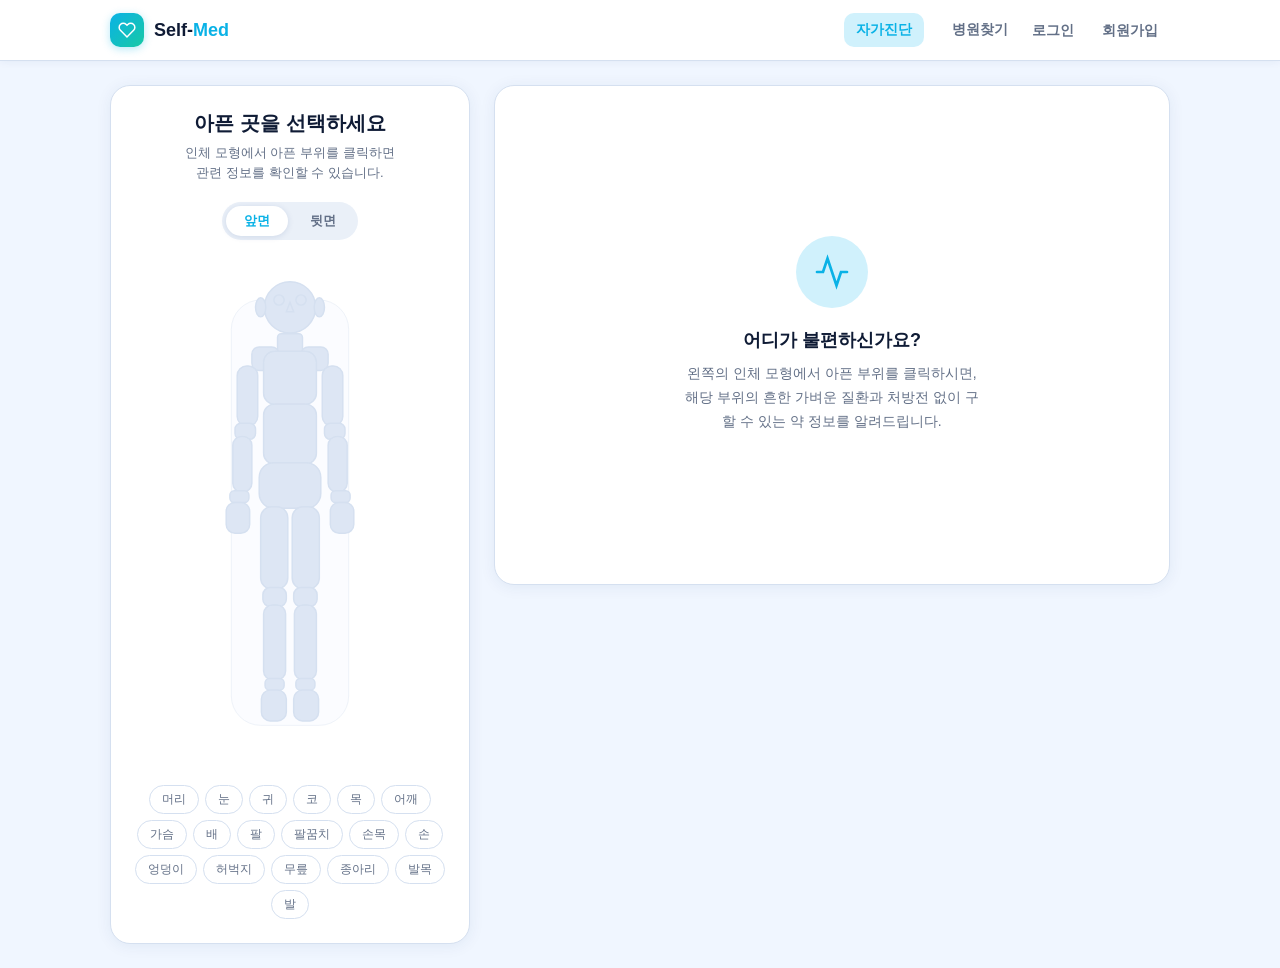
==== html/main.html @ 9c8d4d4b "1차 목업 테스트 1차 완성" ====
<!DOCTYPE html>
<html lang="ko">
<head>
  <meta charset="UTF-8" />
  <meta name="viewport" content="width=device-width, initial-scale=1.0, maximum-scale=1" />
  <title>스마트 자가진단</title>
  <link rel="stylesheet" href="../css/style.css" />
</head>
<body>

<header>
  <div class="header-inner">
    <a href="./index.html" class="logo" style="text-decoration: none; color: inherit;">
      <div class="logo-icon">
        <svg viewBox="0 0 24 24"><path d="M20.84 4.61a5.5 5.5 0 0 0-7.78 0L12 5.67l-1.06-1.06a5.5 5.5 0 0 0-7.78 7.78l1.06 1.06L12 21.23l7.78-7.78 1.06-1.06a5.5 5.5 0 0 0 0-7.78z"/></svg>
      </div>
      <div class="logo-text">Self-<span>Med</span></div>
    </a>

    <nav class="nav-menu">
      <a href="./main.html" class="nav-link active">자가진단</a>
      <a href="./hospital.html" class="nav-link">병원찾기</a>
    </nav>

    <div class="auth-buttons">
      <a href="./login.html" class="nav-link">로그인</a>
      <a href="./join.html" class="nav-link">회원가입</a>
    </div>
  </div>
</header>

<main>
  <div class="panel diagram-panel">
    <div class="diagram-title">
      <h2>아픈 곳을 선택하세요</h2>
      <p>인체 모형에서 아픈 부위를 클릭하면<br>관련 정보를 확인할 수 있습니다.</p>
    </div>

    <div class="view-toggle">
      <button id="btn-front" class="active" onclick="setView('front')">앞면</button>
      <button id="btn-back" onclick="setView('back')">뒷면</button>
    </div>

    <svg id="body-svg" viewBox="0 0 300 700" xmlns="http://www.w3.org/2000/svg">
      <rect class="silhouette" x="70" y="60" width="160" height="580" rx="40"/>

      <g id="front-view">
        <circle class="region" cx="150" cy="70"  r="35"   data-part="head"/>
        <circle class="region" cx="135" cy="60"  r="7"    data-part="eye"/>
        <circle class="region" cx="165" cy="60"  r="7"    data-part="eye"/>
        <ellipse class="region" cx="110" cy="70"  rx="7"  ry="13" data-part="ear"/>
        <ellipse class="region" cx="190" cy="70"  rx="7"  ry="13" data-part="ear"/>
        <path class="region" d="M150 63 L155 76 L145 76 Z" data-part="nose"/>
        <rect class="region" x="133" y="106" width="34" height="26" rx="5"  data-part="throat"/>
        <rect class="region" x="98"  y="124" width="37" height="32" rx="10" data-part="shoulder"/>
        <rect class="region" x="165" y="124" width="37" height="32" rx="10" data-part="shoulder"/>
        <rect class="region" x="114" y="130" width="72" height="72" rx="15" data-part="chest"/>
        <rect class="region" x="114" y="202" width="72" height="82" rx="15" data-part="stomach"/>
        <rect class="region" x="78"  y="150" width="28" height="82" rx="13" data-part="arm"/>
        <rect class="region" x="194" y="150" width="28" height="82" rx="13" data-part="arm"/>
        <rect class="region" x="75"  y="228" width="28" height="22" rx="8"  data-part="elbow"/>
        <rect class="region" x="197" y="228" width="28" height="22" rx="8"  data-part="elbow"/>
        <rect class="region" x="72"  y="246" width="26" height="76" rx="12" data-part="arm"/>
        <rect class="region" x="202" y="246" width="26" height="76" rx="12" data-part="arm"/>
        <rect class="region" x="68"  y="320" width="26" height="16" rx="6"  data-part="wrist"/>
        <rect class="region" x="206" y="320" width="26" height="16" rx="6"  data-part="wrist"/>
        <rect class="region" x="63"  y="336" width="32" height="42" rx="12" data-part="hand"/>
        <rect class="region" x="205" y="336" width="32" height="42" rx="12" data-part="hand"/>
        <rect class="region" x="108" y="282" width="84" height="62" rx="20" data-part="hip"/>
        <rect class="region" x="110" y="342" width="37" height="112" rx="15" data-part="thigh"/>
        <rect class="region" x="153" y="342" width="37" height="112" rx="15" data-part="thigh"/>
        <rect class="region" x="113" y="452" width="32" height="26" rx="10" data-part="knee"/>
        <rect class="region" x="155" y="452" width="32" height="26" rx="10" data-part="knee"/>
        <rect class="region" x="114" y="476" width="30" height="102" rx="12" data-part="calf"/>
        <rect class="region" x="156" y="476" width="30" height="102" rx="12" data-part="calf"/>
        <rect class="region" x="116" y="576" width="26" height="16" rx="6"  data-part="ankle"/>
        <rect class="region" x="158" y="576" width="26" height="16" rx="6"  data-part="ankle"/>
        <rect class="region" x="111" y="592" width="34" height="42" rx="12" data-part="foot"/>
        <rect class="region" x="155" y="592" width="34" height="42" rx="12" data-part="foot"/>
      </g>

      <g id="back-view" style="display:none">
        <circle class="region" cx="150" cy="70"  r="35"   data-part="head"/>
        <ellipse class="region" cx="110" cy="70"  rx="7"  ry="13" data-part="ear"/>
        <ellipse class="region" cx="190" cy="70"  rx="7"  ry="13" data-part="ear"/>
        <rect class="region" x="133" y="106" width="34" height="26" rx="5"  data-part="throat"/>
        <rect class="region" x="98"  y="124" width="37" height="32" rx="10" data-part="shoulder"/>
        <rect class="region" x="165" y="124" width="37" height="32" rx="10" data-part="shoulder"/>
        <rect class="region" x="114" y="130" width="72" height="155" rx="15" data-part="back"/>
        <rect class="region" x="78"  y="150" width="28" height="82" rx="13" data-part="arm"/>
        <rect class="region" x="194" y="150" width="28" height="82" rx="13" data-part="arm"/>
        <rect class="region" x="75"  y="228" width="28" height="22" rx="8"  data-part="elbow"/>
        <rect class="region" x="197" y="228" width="28" height="22" rx="8"  data-part="elbow"/>
        <rect class="region" x="72"  y="246" width="26" height="76" rx="12" data-part="arm"/>
        <rect class="region" x="202" y="246" width="26" height="76" rx="12" data-part="arm"/>
        <rect class="region" x="68"  y="320" width="26" height="16" rx="6"  data-part="wrist"/>
        <rect class="region" x="206" y="320" width="26" height="16" rx="6"  data-part="wrist"/>
        <rect class="region" x="63"  y="336" width="32" height="42" rx="12" data-part="hand"/>
        <rect class="region" x="205" y="336" width="32" height="42" rx="12" data-part="hand"/>
        <rect class="region" x="108" y="282" width="84" height="62" rx="20" data-part="hip"/>
        <rect class="region" x="110" y="342" width="37" height="112" rx="15" data-part="thigh"/>
        <rect class="region" x="153" y="342" width="37" height="112" rx="15" data-part="thigh"/>
        <rect class="region" x="113" y="452" width="32" height="26" rx="10" data-part="knee"/>
        <rect class="region" x="155" y="452" width="32" height="26" rx="10" data-part="knee"/>
        <rect class="region" x="114" y="476" width="30" height="102" rx="12" data-part="calf"/>
        <rect class="region" x="156" y="476" width="30" height="102" rx="12" data-part="calf"/>
        <rect class="region" x="116" y="576" width="26" height="16" rx="6"  data-part="ankle"/>
        <rect class="region" x="158" y="576" width="26" height="16" rx="6"  data-part="ankle"/>
        <rect class="region" x="111" y="592" width="34" height="42" rx="12" data-part="foot"/>
        <rect class="region" x="155" y="592" width="34" height="42" rx="12" data-part="foot"/>
      </g>
    </svg>

    <div class="body-labels" id="label-buttons"></div>
  </div>

  <div class="panel result-panel">
    <div id="empty-state">
      <div class="empty-icon">
        <svg viewBox="0 0 24 24"><path d="M22 12h-4l-3 9L9 3l-3 9H2"/></svg>
      </div>
      <h3>어디가 불편하신가요?</h3>
      <p>왼쪽의 인체 모형에서 아픈 부위를 클릭하시면, 해당 부위의 흔한 가벼운 질환과 처방전 없이 구할 수 있는 약 정보를 알려드립니다.</p>
    </div>

    <div id="result-content">
      <div class="result-header">
        <div class="result-header-row">
          <div class="result-icon">
            <svg viewBox="0 0 24 24"><path d="M22 12h-4l-3 9L9 3l-3 9H2"/></svg>
          </div>
          <h2 id="result-title">부위 <span>증상 분석</span></h2>
        </div>
        <p>선택하신 부위에 발생할 수 있는 일반적인 질환 정보입니다.</p>
      </div>
      <div class="result-body">
        <section>
          <div class="section-title"><div class="bar bar-primary"></div>예상되는 가벼운 질환</div>
          <div id="conditions-list"></div>
        </section>
        <section>
          <div class="section-title"><div class="bar bar-accent"></div>추천 상비약 (OTC)</div>
          <div class="medicine-grid" id="medicines-grid"></div>
        </section>
      </div>
      <div class="disclaimer">
        ⚠️ 본 서비스는 참고용이며, 의학적 진단을 대체할 수 없습니다. 증상이 심하거나 지속될 경우 반드시 의사와 상담하세요.
      </div>
    </div>
  </div>
</main>

<script src="../js/script.js"></script>
</body>
</html>
---- css/style.css ----
*, *::before, *::after { box-sizing: border-box; margin: 0; padding: 0; }

:root {
  --background: #f0f6ff;
  --foreground: #0f1b35;
  --primary: #0ab2e6;
  --primary-light: #d0f1fc;
  --secondary: #dde6f4;
  --muted: #eaf0f8;
  --muted-fg: #637087;
  --accent: #18c9a5;
  --accent-light: #d0f5ee;
  --destructive: #f04060;
  --destructive-light: #fdeaed;
  --warning: #f59e0b;
  --warning-light: #fef3c7;
  --success: #22c55e;
  --success-light: #dcfce7;
  --border: #d5e0f0;
  --card: #ffffff;
  --radius: 20px;
  --shadow: 0 2px 16px rgba(10,50,120,0.07);
  --shadow-md: 0 4px 24px rgba(10,50,120,0.12);
}

body {
  font-family: -apple-system, 'Apple SD Gothic Neo', 'Malgun Gothic', sans-serif;
  background: var(--background);
  color: var(--foreground);
  min-height: 100vh;
  display: flex;
  flex-direction: column;
}

header {
  background: #fff;
  border-bottom: 1px solid var(--border);
  position: sticky;
  top: 0;
  z-index: 20;
  box-shadow: 0 1px 8px rgba(10,50,120,0.06);
}
.header-inner {
  max-width: 1100px;
  margin: 0 auto;
  padding: 0 20px;
  height: 60px;
  display: flex;
  align-items: center;
}
.logo { display: flex; align-items: center; gap: 10px; }
.logo-icon {
  width: 34px; height: 34px;
  border-radius: 10px;
  background: linear-gradient(135deg, var(--primary), var(--accent));
  display: flex; align-items: center; justify-content: center;
  box-shadow: 0 2px 8px rgba(10,178,230,0.3);
}
.logo-icon svg { width: 18px; height: 18px; fill: none; stroke: #fff; stroke-width: 2; stroke-linecap: round; }
.logo-text { font-size: 18px; font-weight: 700; }
.logo-text span { color: var(--primary); }

main {
  flex: 1;
  max-width: 1100px;
  margin: 0 auto;
  padding: 24px 20px;
  width: 100%;
  display: grid;
  grid-template-columns: 360px 1fr;
  gap: 24px;
  align-items: start;
}
@media (max-width: 768px) { main { grid-template-columns: 1fr; } }

.panel {
  background: var(--card);
  border-radius: var(--radius);
  border: 1px solid var(--border);
  box-shadow: var(--shadow);
}
.diagram-panel { padding: 24px 20px; display: flex; flex-direction: column; align-items: center; }
.diagram-title { text-align: center; margin-bottom: 20px; }
.diagram-title h2 { font-size: 20px; font-weight: 700; margin-bottom: 6px; }
.diagram-title p { font-size: 13px; color: var(--muted-fg); line-height: 1.5; }

.view-toggle {
  display: flex;
  background: var(--muted);
  border-radius: 999px;
  padding: 4px;
  margin-bottom: 16px;
  gap: 4px;
}
.view-toggle button {
  padding: 6px 18px; border-radius: 999px; border: none;
  font-size: 13px; font-weight: 600; cursor: pointer;
  transition: all 0.2s; background: transparent;
  color: var(--muted-fg); font-family: inherit;
}
.view-toggle button.active {
  background: var(--card); color: var(--primary);
  box-shadow: 0 1px 6px rgba(10,50,120,0.12);
}

#body-svg { width: 100%; max-width: 220px; }
#body-svg .region {
  cursor: pointer; transition: all 0.2s;
  fill: var(--secondary); stroke: var(--border); stroke-width: 2;
}
#body-svg .region:hover { fill: var(--primary-light); stroke: var(--primary); }
#body-svg .region.selected { fill: rgba(10,178,230,0.35); stroke: var(--primary); stroke-width: 2.5; }
#body-svg .silhouette { fill: #f8faff; stroke: var(--border); stroke-width: 1; opacity: 0.5; }

.body-labels { margin-top: 16px; display: flex; flex-wrap: wrap; gap: 6px; justify-content: center; }
.label-btn {
  padding: 5px 12px; font-size: 12px; font-weight: 500;
  border-radius: 999px; border: 1px solid var(--border);
  background: var(--card); color: var(--muted-fg);
  cursor: pointer; transition: all 0.2s; font-family: inherit;
}
.label-btn:hover { border-color: var(--primary); color: var(--foreground); }
.label-btn.active { background: var(--primary); color: #fff; border-color: var(--primary); box-shadow: 0 2px 8px rgba(10,178,230,0.3); }

.result-panel { min-height: 500px; display: flex; flex-direction: column; overflow: hidden; }

#empty-state {
  flex: 1; display: flex; flex-direction: column;
  align-items: center; justify-content: center;
  padding: 48px 32px; text-align: center;
}
.empty-icon {
  width: 72px; height: 72px; border-radius: 50%;
  background: var(--primary-light);
  display: flex; align-items: center; justify-content: center; margin-bottom: 20px;
}
.empty-icon svg { width: 36px; height: 36px; stroke: var(--primary); fill: none; stroke-width: 1.8; stroke-linecap: round; }
#empty-state h3 { font-size: 18px; font-weight: 700; margin-bottom: 10px; }
#empty-state p { font-size: 14px; color: var(--muted-fg); line-height: 1.7; max-width: 300px; }

#result-content { display: none; flex-direction: column; height: 100%; }
#result-content.show { display: flex; }

.result-header {
  padding: 20px 24px; border-bottom: 1px solid var(--border);
  background: #f8faff; border-radius: var(--radius) var(--radius) 0 0;
}
.result-header-row { display: flex; align-items: center; gap: 12px; margin-bottom: 6px; }
.result-icon {
  width: 38px; height: 38px; border-radius: 50%;
  background: var(--primary-light);
  display: flex; align-items: center; justify-content: center; flex-shrink: 0;
}
.result-icon svg { width: 20px; height: 20px; stroke: var(--primary); fill: none; stroke-width: 1.8; stroke-linecap: round; }
.result-header h2 { font-size: 20px; font-weight: 700; }
.result-header h2 span { font-size: 15px; color: var(--muted-fg); font-weight: 500; }
.result-header p { font-size: 13px; color: var(--muted-fg); }

.result-body { flex: 1; overflow-y: auto; padding: 24px; display: flex; flex-direction: column; gap: 32px; }

.section-title { display: flex; align-items: center; gap: 10px; font-size: 15px; font-weight: 700; margin-bottom: 14px; }
.section-title .bar { width: 4px; height: 20px; border-radius: 999px; }
.bar-primary { background: var(--primary); }
.bar-accent  { background: var(--accent); }

.condition-card {
  background: var(--card); border: 1px solid var(--border);
  border-radius: 16px; padding: 18px; margin-bottom: 12px;
  box-shadow: 0 1px 6px rgba(10,50,120,0.05); transition: box-shadow 0.2s;
}
.condition-card:hover { box-shadow: var(--shadow); }
.condition-card:last-child { margin-bottom: 0; }
.condition-top { display: flex; justify-content: space-between; align-items: flex-start; margin-bottom: 10px; }
.condition-name { font-size: 16px; font-weight: 700; }
.severity-badge {
  display: flex; align-items: center; gap: 5px;
  padding: 4px 10px; border-radius: 999px;
  font-size: 12px; font-weight: 600; border: 1px solid;
  white-space: nowrap; flex-shrink: 0; margin-left: 8px;
}
.severity-badge svg { width: 12px; height: 12px; }
.badge-mild     { color: #16a34a; background: var(--success-light); border-color: rgba(34,197,94,0.3); }
.badge-moderate { color: #d97706; background: var(--warning-light); border-color: rgba(245,158,11,0.3); }
.badge-serious  { color: #dc2626; background: var(--destructive-light); border-color: rgba(240,64,96,0.3); }
.condition-desc { font-size: 13px; color: var(--muted-fg); line-height: 1.7; margin-bottom: 12px; }
.symptom-tags { display: flex; flex-wrap: wrap; gap: 6px; }
.symptom-tag { background: var(--secondary); color: var(--foreground); padding: 4px 10px; border-radius: 8px; font-size: 12px; font-weight: 500; }

.medicine-grid { display: grid; grid-template-columns: 1fr 1fr; gap: 12px; }
@media (max-width: 600px) { .medicine-grid { grid-template-columns: 1fr; } }
.medicine-card {
  background: var(--card); border: 1px solid var(--border);
  border-radius: 16px; padding: 16px;
  box-shadow: 0 1px 6px rgba(10,50,120,0.05); transition: all 0.2s;
}
.medicine-card:hover { border-color: rgba(24,201,165,0.4); box-shadow: var(--shadow); }
.med-top { display: flex; align-items: flex-start; gap: 10px; margin-bottom: 12px; }
.med-icon {
  width: 32px; height: 32px; border-radius: 50%;
  background: var(--accent-light);
  display: flex; align-items: center; justify-content: center; flex-shrink: 0;
}
.med-icon svg { width: 16px; height: 16px; stroke: var(--accent); fill: none; stroke-width: 1.8; stroke-linecap: round; }
.med-name { font-size: 14px; font-weight: 700; line-height: 1.4; margin-bottom: 4px; }
.med-category { display: inline-block; font-size: 11px; font-weight: 600; color: var(--accent); background: var(--accent-light); padding: 2px 8px; border-radius: 999px; }
.med-dosage { background: var(--muted); border-radius: 10px; padding: 10px 12px; margin-bottom: 8px; }
.med-dosage-label { font-size: 11px; font-weight: 700; margin-bottom: 4px; color: var(--foreground); }
.med-dosage p { font-size: 12px; color: var(--muted-fg); line-height: 1.5; }
.med-caution { background: var(--destructive-light); border: 1px solid rgba(240,64,96,0.15); border-radius: 10px; padding: 10px 12px; }
.med-caution-label { font-size: 11px; font-weight: 700; color: var(--destructive); display: flex; align-items: center; gap: 4px; margin-bottom: 4px; }
.med-caution-label svg { width: 11px; height: 11px; stroke: var(--destructive); fill: none; stroke-width: 2; }
.med-caution p { font-size: 12px; color: var(--muted-fg); line-height: 1.5; }

.disclaimer {
  padding: 14px 20px; background: var(--muted);
  border-top: 1px solid var(--border); font-size: 12px;
  color: var(--muted-fg); text-align: center; line-height: 1.6;
  border-radius: 0 0 var(--radius) var(--radius);
}

::-webkit-scrollbar { width: 5px; }
::-webkit-scrollbar-track { background: transparent; }
::-webkit-scrollbar-thumb { background: rgba(100,130,180,0.25); border-radius: 10px; }


/* ... 성주님이 주신 기존 코드 유지 ... */

/* [추가] 내비게이션 메뉴 스타일 */
.nav-menu {
    display: flex;
    gap: 16px;
    margin-left: auto;
  }
  .nav-link {
    text-decoration: none;
    font-size: 14px;
    font-weight: 600;
    color: var(--muted-fg);
    padding: 8px 12px;
    border-radius: 10px;
    transition: 0.2s;
  }
  .nav-link:hover { color: var(--primary); background: var(--primary-light); }
  .nav-link.active { color: var(--primary); background: var(--primary-light); }
  
  /* [추가] 병원 찾기 지도 페이지 레이아웃 */
  .hospital-main {
    display: grid;
    grid-template-columns: 320px 1fr;
    height: calc(100vh - 60px); /* 헤더 제외 높이 */
    max-width: 100% !important;
    margin: 0 !important;
    padding: 0 !important;
    gap: 0 !important;
  }
  .hospital-sidebar {
    background: #fff;
    border-right: 1px solid var(--border);
    display: flex;
    flex-direction: column;
    overflow: hidden;
  }
  .search-box { padding: 20px; border-bottom: 1px solid var(--border); background: #f8faff; }
  .search-box input {
    width: 100%; padding: 12px; border: 1px solid var(--border);
    border-radius: 12px; margin-bottom: 8px; outline: none;
  }
  .hospital-list { flex: 1; overflow-y: auto; padding: 10px; }
  .hospital-item {
    padding: 16px; border-radius: 12px; border: 1px solid var(--border);
    margin-bottom: 10px; cursor: pointer; transition: 0.2s;
  }
  .hospital-item:hover { border-color: var(--primary); background: var(--primary-light); }

  /* --- Landing Page (Hero Section) 전용 스타일 --- */

/* 1. 전체 화면 배경 설정 */
.hero {
    height: 100vh;
    display: flex;
    flex-direction: column;
    align-items: center;
    justify-content: center;
    text-align: center;
    /* 성주님의 브랜드 컬러를 활용한 그라데이션 */
    background: radial-gradient(circle at top right, var(--primary-light), transparent),
                radial-gradient(circle at bottom left, var(--accent-light), var(--background));
    padding: 20px;
  }
  
  /* 2. 메인 타이틀 (h1) 스타일 */
  .hero h1 {
    font-size: clamp(2.5rem, 8vw, 4rem); /* 화면 크기에 따라 글자 크기 자동 조절 */
    font-weight: 800;
    color: var(--foreground);
    margin-bottom: 20px;
    letter-spacing: -1.5px;
  }
  
  /* '자가진단' 텍스트 포인트 컬러 */
  .hero h1 span {
    color: var(--primary);
    position: relative;
  }
  
  /* 3. 설명 문구 (p) 스타일 */
  .hero p {
    font-size: 1.2rem;
    color: var(--muted-fg);
    line-height: 1.6;
    margin-bottom: 40px;
    max-width: 600px;
  }
  
  /* 4. '서비스 시작하기' 버튼 스타일 */
  .btn-start {
    display: inline-block;
    padding: 18px 56px;
    background: var(--primary);
    color: #fff;
    border-radius: 999px; /* 완전 둥근 버튼 */
    text-decoration: none;
    font-weight: 700;
    font-size: 1.1rem;
    /* 버튼에 입체감을 주는 그림자 */
    box-shadow: 0 10px 25px rgba(10, 178, 230, 0.3);
    transition: all 0.3s cubic-bezier(0.175, 0.885, 0.32, 1.275);
  }
  
  /* 버튼 호버(마우스 올렸을 때) 효과 */
  .btn-start:hover {
    background: var(--foreground);
    color: #fff;
    transform: translateY(-5px); /* 살짝 위로 떠오름 */
    box-shadow: var(--shadow-md);
  }
  
  /* 모바일 대응 */
  @media (max-width: 480px) {
    .hero h1 { font-size: 2rem; }
    .hero p { font-size: 1rem; }
    .btn-start { width: 100%; padding: 15px 0; }
  }
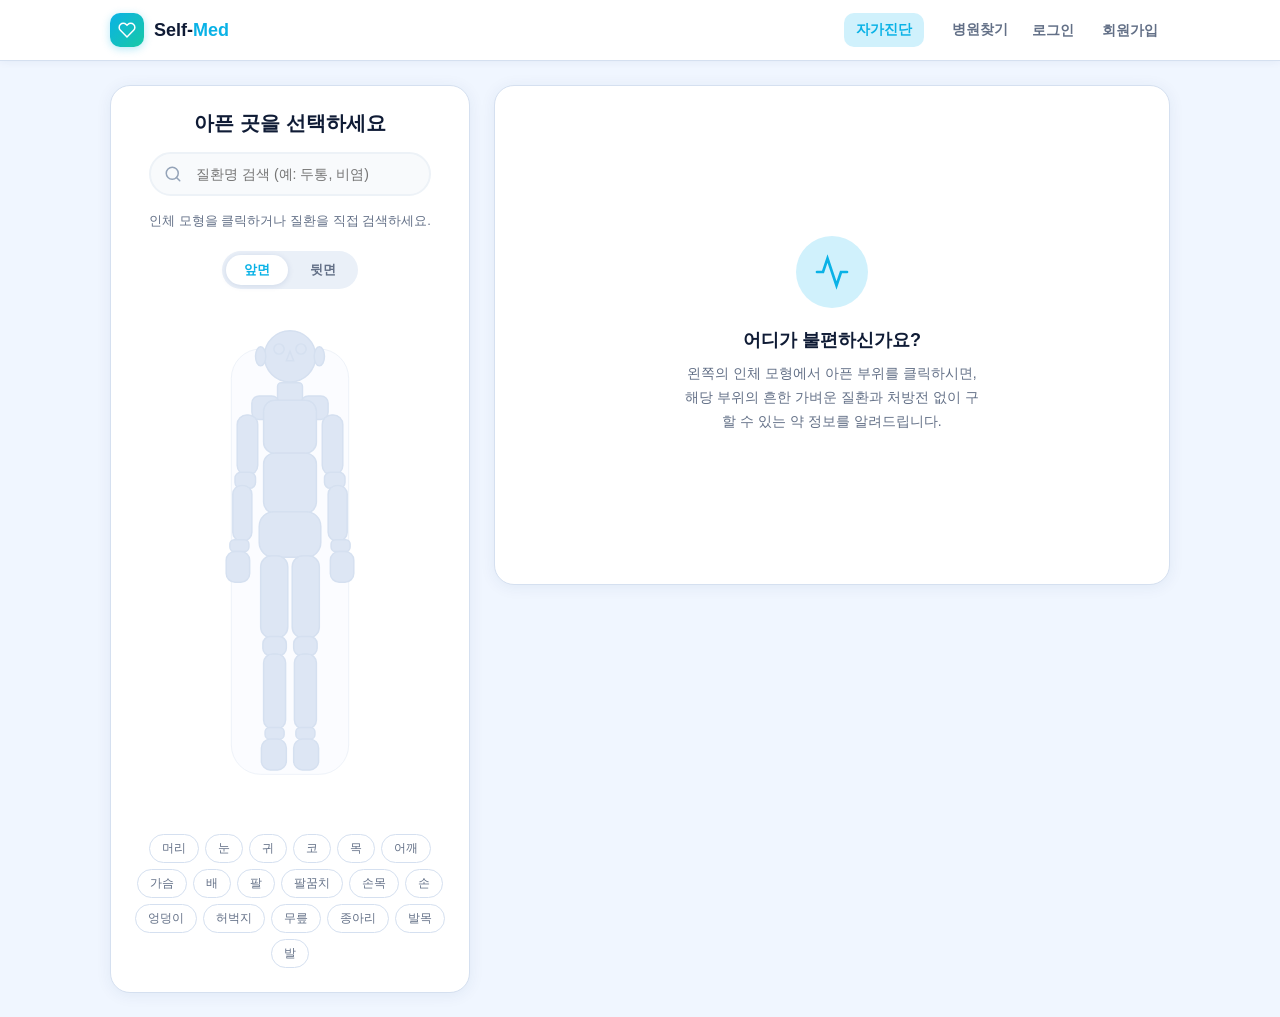
==== commit d748dd9d: "검색기능 추가 추가 완료. (수정 진행중)" ====
--- a/html/main.html
+++ b/html/main.html
@@ -33,7 +33,11 @@
   <div class="panel diagram-panel">
     <div class="diagram-title">
       <h2>아픈 곳을 선택하세요</h2>
-      <p>인체 모형에서 아픈 부위를 클릭하면<br>관련 정보를 확인할 수 있습니다.</p>
+      <div class="search-container">
+        <input type="text" id="disease-search" placeholder="질환명 검색 (예: 두통, 비염)">
+        <svg class="search-icon" viewBox="0 0 24 24"><circle cx="11" cy="11" r="8"></circle><line x1="21" y1="21" x2="16.65" y2="16.65"></line></svg>
+      </div>
+      <p>인체 모형을 클릭하거나 질환을 직접 검색하세요.</p>
     </div>
 
     <div class="view-toggle">
--- a/css/style.css
+++ b/css/style.css
@@ -340,4 +340,46 @@
     .hero h1 { font-size: 2rem; }
     .hero p { font-size: 1rem; }
     .btn-start { width: 100%; padding: 15px 0; }
-  }+  }
+
+  /* 검색창 컨테이너 */
+.search-container {
+  position: relative;
+  margin: 15px 0;
+  width: 100%;
+}
+
+/* 검색 입력 필드 */
+#disease-search {
+  width: 100%;
+  padding: 12px 20px 12px 45px; /* 왼쪽 아이콘 자리를 위해 패딩 조절 */
+  border-radius: 25px;
+  border: 2px solid #edf2f7;
+  background-color: #f8fafc;
+  font-size: 14px;
+  font-family: inherit;
+  transition: all 0.3s ease;
+  outline: none;
+}
+
+/* 포커스 되었을 때 효과 (파란색 테두리) */
+#disease-search:focus {
+  border-color: #4a90e2;
+  background-color: #ffffff;
+  box-shadow: 0 4px 12px rgba(74, 144, 226, 0.1);
+}
+
+/* 검색 아이콘 (돋보기) */
+.search-icon {
+  position: absolute;
+  left: 15px;
+  top: 50%;
+  transform: translateY(-50%);
+  width: 18px;
+  height: 18px;
+  fill: none;
+  stroke: #94a3b8;
+  stroke-width: 2;
+  stroke-linecap: round;
+  stroke-linejoin: round;
+}
